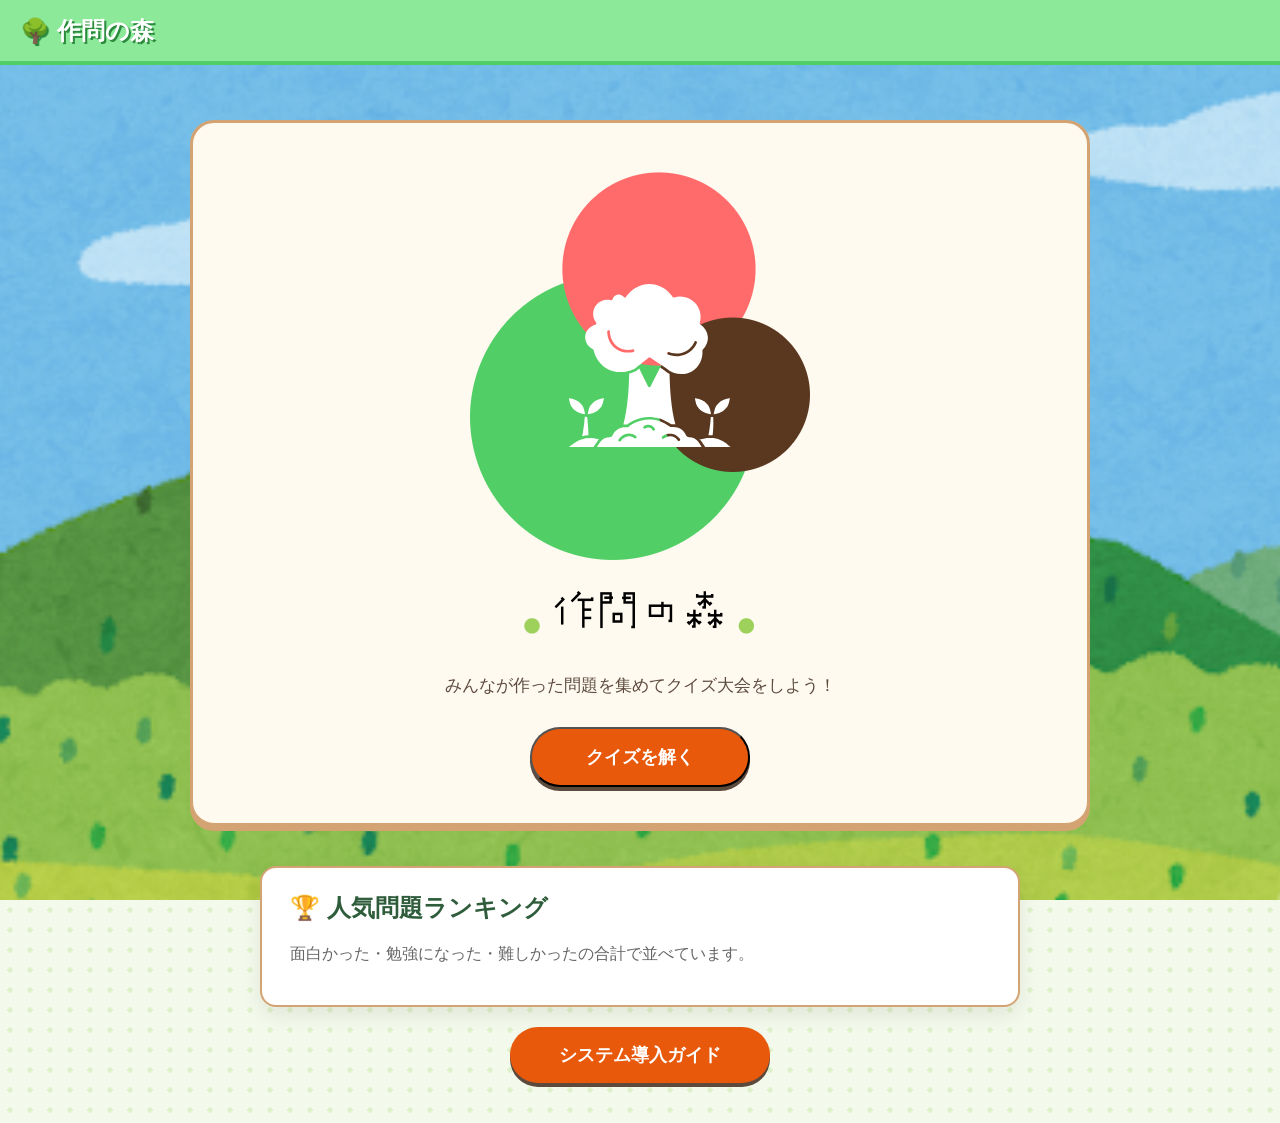
==== index.html @ ab655ff8 "効果音の注意書きを修正し、入力方法をひらがなに統一" ====
<!DOCTYPE html>
<html lang="ja">
<head>
    <meta charset="UTF-8">
    <title>作問の森 - ホーム画面</title>
    <link rel="stylesheet" href="style.css">
</head>
<body class="forest-mode">
    <img src="picture/yama.png" alt="山の背景" class="home-bg-image">
    <header class="forest-header">
        <h1>🌳 作問の森</h1>
        <div class="header-spacer"></div>
    </header>

    <div class="container home-container">
        <div class="hero-card">
            <img src="picture/logo.png" alt="作問の森ロゴ" class="site-logo">
            <p class="subtitle">みんなが作った問題を集めてクイズ大会をしよう！</p>

            <div class="menu-box">
                <button id="open-start-modal" class="btn btn-play">クイズを解く</button>
            </div>

            <div id="start-modal" class="start-modal">
                <div class="start-modal-content">
                    <button type="button" class="modal-close-btn" id="close-start-modal" aria-label="戻る">←</button>
                    <h2>🌳 クイズの準備</h2>

                    <div class="game-rule">
                        <p>🔊 効果音があります。音量に気を付けてね。</p>
                        <p>📝 こたえはひらがなで入力してね</p>
                        <p>💣 制限時間は90秒です</p>
                        <p>🎯 5こせいかいすると次の問題へ！</p>
                    </div>

                    <p>あなたの名前（班名でもOK）</p>
                    <input type="text" id="player-name" placeholder="名前を入力">

                    <h3>出題ジャンル</h3>
                    <div class="genre-list">
                        <label><input type="checkbox" value="国語">国語</label>
                        <label><input type="checkbox" value="算数">算数</label>
                        <label><input type="checkbox" value="理科">理科</label>
                        <label><input type="checkbox" value="社会">社会</label>
                        <label><input type="checkbox" value="その他">その他</label>
                    </div>

                    <button id="start-quiz-btn" class="btn btn-play">スタート</button>
                    <p class="hiragana-note">こたえはひらがなで入力してね</p>
                </div>
            </div>
        </div>

        <section class="ranking-card">
            <h2>🏆 人気問題ランキング</h2>
            <p class="ranking-description">面白かった・勉強になった・難しかったの合計で並べています。</p>
            <ol id="ranking-list" class="ranking-list"></ol>
        </section>

        <div class="guide-link-row">
            <a href="teacher.html" class="btn btn-play">システム導入ガイド</a>
        </div>
    </div>

    <script src="index.js"></script>
</body>
</html>
---- style.css ----
/* 全体の背景やフォントの設定 */
body {
    background-color: #f4faeb;
    color: #5c4a3d;
    font-family: 'Hiragino Maru Gothic ProN', 'Rounded M+ 1c', 'メイリオ', sans-serif;
    margin: 0;
    padding: 0;
}

body.forest-mode {
    background-image: radial-gradient(#e0f2cb 20%, transparent 20%);
    background-size: 20px 20px;
    position: relative;
    overflow-x: hidden;
}

body.forest-mode::before {
    content: '';
    position: fixed;
    inset: 0;
    pointer-events: none;
    z-index: 0;
    background-image: linear-gradient(180deg, rgba(255,255,255,0.15), rgba(255,255,255,0.05));
}

.home-bg-image,
.quiz-bg-image {
    position: fixed;
    pointer-events: none;
    z-index: 0;
    opacity: 0.9;
    object-fit: cover;
}

.home-bg-image {
    left: -5%;
    top: 0;
    width: 110vw;
    max-width: none;
    height: 100vh;
    object-fit: cover;
    object-position: center top;
    content: url('picture/yama.png');
    transform: translateY(0);
}

.quiz-bg-image {
    right: -5%;
    top: 0;
    width: 110vw;
    max-width: none;
    height: 100vh;
    object-fit: cover;
    object-position: center top;
    content: url('picture/mori.jpg');
    transform: translateY(0);
}

.container {
    text-align: center;
    padding: 120px 20px 40px;
    position: relative;
    z-index: 1;
}

.hero-card,
.ranking-card,
.game-board,
.result-dialog {
    position: relative;
    z-index: 1;
}

.home-container {
    max-width: 900px;
    margin: 0 auto;
}

h1 {
    font-size: 3rem;
    color: #2f5d3b;
    margin-bottom: 10px;
}

.subtitle {
    color: #5c4a3d;
    margin-bottom: 30px;
    font-size: 1.05rem;
}

.hero-card {
    background-color: #fffaf0;
    border: 3px solid #d4a373;
    border-radius: 24px;
    padding: 30px 24px 36px;
    box-shadow: 0 5px 0 #d4a373;
    margin-bottom: 24px;
}

.site-logo {
    object-fit: cover;
}

.menu-box {
    display: flex;
    justify-content: center;
    gap: 24px;
    flex-wrap: wrap;
}

.btn {
    display: inline-block;
    min-width: 220px;
    padding: 16px 20px;
    font-size: 1.1rem;
    font-weight: bold;
    text-decoration: none;
    color: #fff;
    border-radius: 999px;
    box-shadow: 0 4px 0 #5c4a3d;
    transition: transform 0.2s ease, opacity 0.2s ease;
}

.btn:hover {
    opacity: 0.9;
    transform: translateY(-2px);
}

.btn-register {
    background-color: #5abf73;
}

.btn-play {
    background-color: #e8590c;
}

.ranking-card {
    background-color: #fff;
    border: 2px solid #d4a373;
    border-radius: 20px;
    padding: 24px;
    box-shadow: 0 4px 10px rgba(92, 74, 61, 0.08);
}

.ranking-card h2 {
    margin-top: 0;
    color: #2f5d3b;
}

.ranking-description {
    color: #6b5b4d;
    margin-bottom: 16px;
}

.ranking-list {
    text-align: left;
    padding-left: 20px;
}

.guide-link-row {
    margin-top: 20px;
    display: block;
    text-align: center;
}

/* --- ここから register.html 用のデザイン --- */

/* フォーム全体を囲う白枠のボックス（css-boxmodelの知識） */
.form-box {
    background-color: white;
    max-width: 500px;
    margin: 0 auto 30px auto; /* 中央寄せ */
    padding: 30px;
    border-radius: 10px;
    box-shadow: 0 4px 6px rgba(0, 0, 0, 0.05);
    text-align: left; /* 入力欄のラベルなどは左寄せ */
}

/* 各入力項目の上下の間隔 */
.form-group {
    margin-bottom: 20px;
}

/* 入力欄の上の文字（お名前、問題文など） */
.form-group label {
    display: block;
    font-weight: bold;
    margin-bottom: 8px;
    color: #555;
}

/* 入力欄そのものの見た目 */
.form-group input {
    width: 100%;
    padding: 12px;
    font-size: 1rem;
    border: 2px solid #ddd;
    border-radius: 5px;
    box-sizing: border-box; /* 横幅いっぱいに広げても枠線がはみ出さないようにする */
}

/* 登録ボタンの幅をいっぱいにする */
#submit-btn {
    width: 100%;
    border: none;
    cursor: pointer; /* マウスを乗せると指のマークになる */
}

/* 「ホームに戻る」リンクの見た目 */
.navigation {
    margin-top: 20px;
}

.link-back {
    color: #007bff;
    text-decoration: none;
    font-weight: bold;
}

.link-back:hover {
    text-decoration: underline;
}

/* 森の世界観（背景をドット柄に） */
body.forest-mode {
    background-color: #f4faeb; /* 淡い黄緑色 */
    color: #5c4a3d; /* こげ茶色（木の色） */
    font-family: 'Hiragino Maru Gothic ProN', 'Rounded M+ 1c', 'メイリオ', sans-serif; /* 丸ゴシック体で可愛く */
    margin: 0;
    padding: 0;
    /* 可愛いドット柄の背景 */
    background-image: radial-gradient(#e0f2cb 20%, transparent 20%);
    background-size: 20px 20px;
}

/* ヘッダー（森の入り口） */
.forest-header {
    position: fixed;
    top: 0; left: 0; width: 100%; height: 65px;
    background-color: #8ce99a; /* 明るいパステルグリーン */
    border-bottom: 4px solid #51cf66; /* 少し濃い緑のフチ */
    display: flex; justify-content: space-between; align-items: center;
    padding: 0 20px; box-sizing: border-box; z-index: 1000;
}
.forest-header h1 {
    font-size: 1.5rem;
    color: #fff;
    text-shadow: 2px 2px 0 #2b8a3e; /* 白文字に緑の影でポップに */
    margin: 0;
}
.btn-home {
    text-decoration: none;
    color: #5c4a3d;
    font-weight: bold;
    background-color: #fff;
    padding: 8px 15px;
    border-radius: 20px;
    border: 2px solid #5c4a3d;
    box-shadow: 0 3px 0 #5c4a3d; /* ボタンに立体感 */
}
.btn-home:active {
    transform: translateY(3px);
    box-shadow: none; /* 押したときにへこむ動き */
}
.header-spacer { width: 100px; }


.game-board {
    max-width: 800px;
    margin: 90px auto 40px auto;
    background-color: #fffaf0;
    border: 3px solid #d4a373;
    border-radius: 20px;
    padding: 30px;
    box-shadow: 0 5px 0 #d4a373;
}

/* 上部の情報・評価ボタン */
.info-bar {
    display: flex;
    justify-content: space-between;
    align-items: center;
    margin-bottom: 20px;
    border-bottom: 2px dashed #d4a373;
    padding-bottom: 15px;
}
.creator-info { font-weight: bold; color: #5c4a3d; font-size: 1.1rem; }
.action-buttons { display: flex; gap: 10px; }
.btn-eval {
    background-color: #fff;
    border: 2px solid #ced4da;
    border-radius: 20px;
    padding: 6px 12px;
    font-weight: bold;
    cursor: pointer;
    color: #495057;
}

.btn-eval.pressed {
    background-color: #ffe8cc;
    border-color: #f08c5a;
    color: #5c3d00;
}

.btn-eval:disabled {
    opacity: 0.7;
    cursor: default;
}

/* 5人が並ぶステージ */
.bomber-stage {
    display: flex;
    justify-content: space-between;
    margin-bottom: 30px;
    background-color: #eaf8e6;
    padding: 20px;
    border-radius: 15px;
}
.player-slot {
    text-align: center;
    background-color: #fff;
    border: 2px solid #ced4da;
    border-radius: 10px;
    width: 18%;
    padding: 15px 0;
    transition: all 0.3s;
}
.animal { font-size: 3rem; margin-bottom: 10px; }
.status-box { font-weight: bold; color: #868e96; }

/* 現在のターンの人 */
.active-slot {
    border-color: #ff6b6b;
    transform: translateY(-10px);
    box-shadow: 0 5px 15px rgba(255, 107, 107, 0.4);
}
.active-slot .status-box { color: #ff6b6b; }

/* 正解した人 */
.cleared-slot {
    border-color: #51cf66;
    background-color: #d3f9d8;
}
.cleared-slot .status-box { color: #2b8a3e; }

/* 問題文とタイマー */
.question-area { text-align: center; margin-bottom: 30px; }
#question-text { font-size: 1.6rem; color: #5c4a3d; margin-bottom: 20px; }

.fuse-container {
    display: flex;
    align-items: center;
    background-color: #e9ecef;
    height: 20px;
    border-radius: 10px;
}
.fuse-bar {
    height: 100%;
    background: linear-gradient(90deg, #ff922b, #f03e3e);
    border-radius: 10px;
    transition: width 1s linear;
}
.bomb-icon { font-size: 2rem; margin-left: -10px; }

/* 入力エリア */
.input-area { text-align: center; }
#current-turn-label { font-size: 1.3rem; font-weight: bold; color: #e8590c; margin-bottom: 15px; }
#answer-input {
    width: 80%;
    padding: 15px;
    font-size: 1.3rem;
    border: 3px solid #ced4da;
    border-radius: 30px;
    text-align: center;
}

/* 結果画面のオーバーレイ */
.result-overlay {
    position: fixed; top: 0; left: 0; width: 100vw; height: 100vh;
    background: rgba(0, 0, 0, 0.5);
    display: flex; justify-content: center; align-items: center;
    z-index: 2000;
}
.result-dialog {
    background-color: #fff; padding: 40px; border-radius: 20px;
    text-align: center; border: 4px solid #51cf66;
}

.result-answer {
    margin-top: 16px;
    color: #2b8a3e;
    font-weight: bold;
    line-height: 1.5;
    white-space: pre-wrap;
    text-align: left;
}

/* --- チームステータス表示 --- */
.team-status {
    display: flex;
    justify-content: space-around;
    margin-bottom: 30px;
    background-color: #fff3e0;
    padding: 20px;
    border-radius: 15px;
    border: 2px solid #e8590c;
}

.status-item {
    text-align: center;
}

.status-item .label {
    display: block;
    font-size: 0.9rem;
    color: #666;
    margin-bottom: 8px;
}

.status-item .value {
    display: block;
    font-size: 1.8rem;
    font-weight: bold;
    color: #e8590c;
}

/* --- タイムバー --- */
.time-bar-container {
    display: flex;
    align-items: center;
    background-color: #e9ecef;
    height: 20px;
    border-radius: 10px;
    margin-bottom: 20px;
}

.time-bar {
    height: 100%;
    background: linear-gradient(90deg, #51cf66, #2b8a3e);
    border-radius: 10px;
    transition: width 1s linear;
    width: 100%;
}

/* --- フィードバック表示 --- */
.feedback {
    min-height: 30px;
    margin-top: 10px;
    font-size: 1.4rem;
    font-weight: bold;
    text-align: center;
}

.feedback.correct {
    color: #51cf66;
    animation: popIn 0.4s ease-out;
}

.feedback.wrong {
    color: #ff6b6b;
    animation: shake 0.3s ease-in-out;
}

@keyframes popIn {
    0% {
        opacity: 0;
        transform: scale(0.5);
    }
    100% {
        opacity: 1;
        transform: scale(1);
    }
}

@keyframes shake {
    0%, 100% { transform: translateX(0); }
    25% { transform: translateX(-8px); }
    75% { transform: translateX(8px); }
}

/* --- 答えボード（黒板風） --- */
.answer-board {
    display: flex;
    gap: 16px;
    justify-content: center;
    margin: 36px 0;
    flex-wrap: wrap;
    /* 回答部分は画像の木目を使用 */
    background-color: #5a371f;
    background-image: url('picture/kokuban.png');
    background-size: cover;
    background-position: center;
    background-repeat: no-repeat;
    padding: 26px;
    border-radius: 14px;
    border: 5px solid #5a371f; /* 木枠風 */
    box-shadow: inset 0 6px 18px rgba(0,0,0,0.45), 0 6px 14px rgba(0,0,0,0.35);
    color: #fbf7ee;
}

.answer-slot {
    width: 140px;
    height: 140px;
    display: flex;
    align-items: center;
    justify-content: center;
    background-color: #fff;
    border: 3px solid #ced4da;
    border-radius: 15px;
    position: relative;
    cursor: default;
    transition: all 0.3s ease;
    font-weight: bold;
    font-size: 1.2rem;
}

.answer-slot .slot-icon {
    font-size: 3rem;
    position: absolute;
    transition: opacity 0.4s ease;
}

.answer-slot .slot-answer {
    font-size: 1.8rem;
    color: #5c4a3d;
    opacity: 0;
    text-align: center;
    transition: opacity 0.4s ease;
}

.answer-slot.opened {
    background-color: #fff3e0;
    border-color: #ff9f1c;
    box-shadow: 0 5px 15px rgba(255, 159, 28, 0.3);
    animation: flipOpen 0.5s ease;
}

.answer-slot.opened .slot-icon {
    opacity: 0;
}

.answer-slot.opened .slot-answer {
    opacity: 1;
}

@keyframes flipOpen {
    0% {
        transform: scale(0.8) rotateX(90deg);
        opacity: 0.5;
    }
    100% {
        transform: scale(1) rotateX(0);
        opacity: 1;
    }
}

/* --- 評価パネル --- */
.rating-panel {
    margin: 20px 0 24px;
    padding: 16px;
    border: 2px dashed #7f5539;
    border-radius: 12px;
    background-color: #fdf3e7;
}

.rating-panel h3 {
    margin: 0 0 8px;
    color: #5c3d00;
}

.rating-panel p {
    margin: 0 0 12px;
    color: #6c4a22;
}

.rating-buttons {
    display: flex;
    justify-content: center;
    gap: 10px;
    flex-wrap: wrap;
}

.rating-btn {
    border: 2px solid #d0a36f;
    background-color: #fff;
    color: #5c3d00;
    border-radius: 999px;
    padding: 10px 14px;
    font-weight: bold;
    cursor: pointer;
}

.rating-btn:hover {
    background-color: #fff4e6;
}

.rating-btn:disabled {
    background-color: #ffe0b3;
    border-color: #b97b2f;
    cursor: default;
}

/* --- ランキング --- */
.ranking-card {
    margin: 40px auto 0;
    max-width: 700px;
    background-color: #fff;
    border-radius: 16px;
    padding: 24px 28px;
    box-shadow: 0 8px 20px rgba(0,0,0,0.08);
    text-align: left;
}

.ranking-description {
    color: #666;
    margin-bottom: 16px;
}

.ranking-list {
    padding-left: 20px;
}

.ranking-item {
    margin-bottom: 12px;
    padding: 10px 12px;
    border-radius: 10px;
    background-color: #f7f8f2;
}

.ranking-item strong {
    color: #2f4f2f;
}
.guide-card {
    background: #ffffff;
    padding: 24px;
    margin: 20px 0;
    border-radius: 16px;
    box-shadow: 0 2px 8px rgba(0,0,0,0.1);
    text-align: left;
}

.guide-card h2 {
    color: #2e6b3d;
    margin-bottom: 12px;
}

.guide-card pre {
    background: #f4f4f4;
    padding: 12px;
    border-radius: 8px;
    overflow-x: auto;
}

.guide-card ul,
.guide-card ol {
    margin-left: 24px;
}
.guide-image {
    width: 100%;
    max-width: 800px;
    display: block;
    margin: 16px auto;
    border-radius: 12px;
    border: 2px solid #d5d5d5;
}

.code-box {
    position: relative;
}

.copy-btn {
    position: absolute;
    top: 10px;
    right: 10px;

    border: none;
    padding: 8px 12px;
    border-radius: 8px;

    cursor: pointer;

    background: #4caf50;
    color: white;
}

.copy-btn:hover {
    background: #3d9140;
}

.code-box pre {
    background: #f4f4f4;
    padding: 20px;
    border-radius: 12px;
    overflow-x: auto;
}
.start-modal {

    display: none;

    position: fixed;

    top: 0;
    left: 0;

    width: 100%;
    height: 100%;

    background: rgba(0,0,0,0.5);

    z-index: 9999;

    justify-content: center;
    align-items: center;
}

.start-modal-content {
    position: relative;
    background: white;
    padding: 30px;
    border-radius: 20px;
    max-width: 500px;
    width: 90%;
    text-align: center;
}

.modal-close-btn {
    position: absolute;
    top: 14px;
    left: 14px;
    width: 40px;
    height: 40px;
    border: none;
    border-radius: 50%;
    background: #f1f3f5;
    color: #5c4a3d;
    font-size: 1.1rem;
    font-weight: bold;
    cursor: pointer;
    box-shadow: 0 2px 6px rgba(0, 0, 0, 0.12);
    z-index: 2;
}

.genre-list {

    display: grid;

    grid-template-columns:
        repeat(2, 1fr);

    gap: 10px;

    margin: 20px 0;
}
.fairy-message {

    margin: 20px 0;

    padding: 15px;

    border-radius: 12px;

    background: #f1fff0;

    color: #2e7d32;

    font-weight: bold;

    font-size: 1.1rem;
}
.time-bar-container {

    position: relative;

    width: 100%;

    height: 24px;

    background: #ddd;

    border-radius: 20px;
}

.time-bar {

    height: 100%;

    background: #4caf50;

    border-radius: 20px;
}

.bomb-image {

    position: absolute;

    top: -28px;

    left: calc(100% - 40px);

    width: 80px;

    height: 80px;

    transition: left 1s linear;

    z-index: 10;
}
@keyframes bombShake {

    0% {
        transform: rotate(-8deg);
    }

    50% {
        transform: rotate(8deg);
    }

    100% {
        transform: rotate(-8deg);
    }

}
.bomb-explosion {

    width: 240px !important;

    height: 240px !important;

    top: -110px !important;
}
.hiragana-note {

    margin-top: 10px;

    padding: 10px;

    background: #fff8dc;

    border: 2px solid #f0c040;

    border-radius: 10px;

    color: #8b5a00;

    font-weight: bold;

    text-align: center;

}
#answer-note {

    margin-top: 10px;

    padding: 8px;

    background: #e8f5e9;

    border-radius: 10px;

    color: #2e7d32;

    font-weight: bold;

    text-align: center;

}
.game-rule {

    margin: 15px 0;

    padding: 12px;

    background: #f5fff5;

    border: 2px solid #8bc34a;

    border-radius: 10px;

    text-align: left;

    font-size: 0.95rem;
}
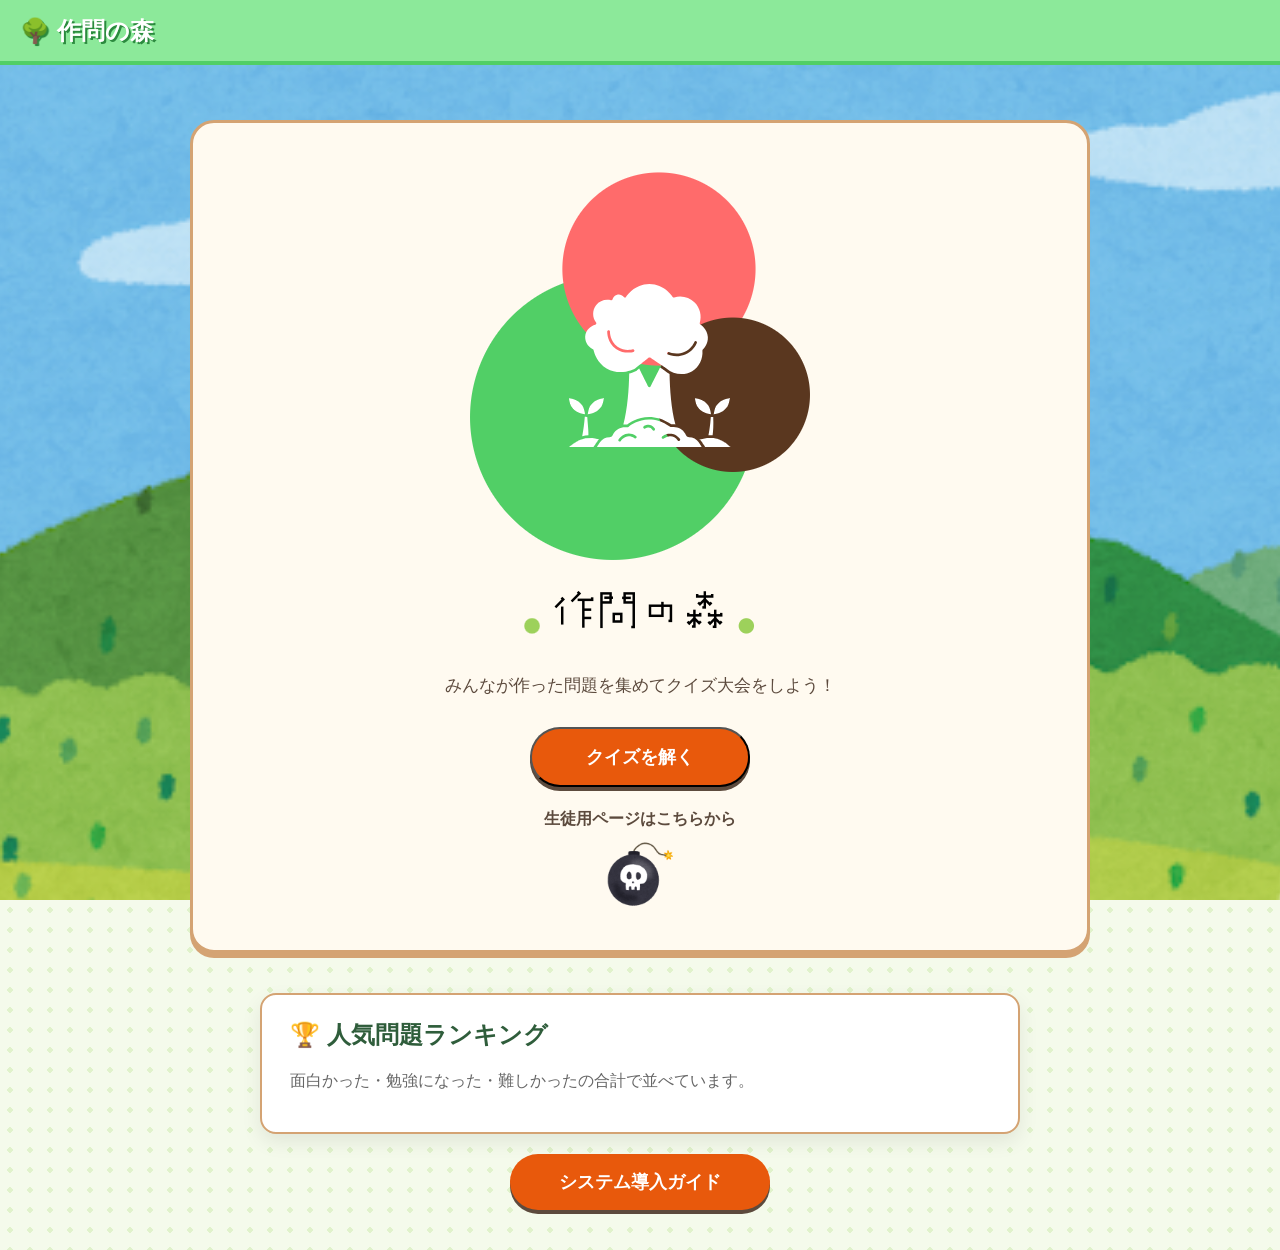
==== commit 16266989: "修正" ====
--- a/index.html
+++ b/index.html
@@ -20,6 +20,12 @@
             <div class="menu-box">
                 <button id="open-start-modal" class="btn btn-play">クイズを解く</button>
             </div>
+            <div class="student-page-link">
+                <p>生徒用ページはこちらから</p>
+                <a href="student.html" aria-label="生徒用ページへ移動">
+                    <img src="picture/bakudan.png" alt="生徒用ページへ">
+                </a>
+            </div>
 
             <div id="start-modal" class="start-modal">
                 <div class="start-modal-content">
@@ -32,9 +38,6 @@
                         <p>💣 制限時間は90秒です</p>
                         <p>🎯 5こせいかいすると次の問題へ！</p>
                     </div>
-
-                    <p>あなたの名前（班名でもOK）</p>
-                    <input type="text" id="player-name" placeholder="名前を入力">
 
                     <h3>出題ジャンル</h3>
                     <div class="genre-list">
--- a/style.css
+++ b/style.css
@@ -108,6 +108,31 @@
     flex-wrap: wrap;
 }
 
+.student-page-link {
+    margin-top: 22px;
+}
+
+.student-page-link p {
+    margin: 0 0 8px;
+    font-weight: bold;
+}
+
+.student-page-link a {
+    display: inline-block;
+}
+
+.student-page-link img {
+    width: 72px;
+    height: 72px;
+    object-fit: contain;
+    transition: transform 0.2s ease;
+}
+
+.student-page-link a:hover img,
+.student-page-link a:focus-visible img {
+    transform: scale(1.1);
+}
+
 .btn {
     display: inline-block;
     min-width: 220px;
@@ -346,6 +371,12 @@
 /* 問題文とタイマー */
 .question-area { text-align: center; margin-bottom: 30px; }
 #question-text { font-size: 1.6rem; color: #5c4a3d; margin-bottom: 20px; }
+.answer-instructions {
+    margin: 12px 0 20px;
+    color: #2e7d32;
+    font-weight: bold;
+    line-height: 1.6;
+}
 
 .fuse-container {
     display: flex;
@@ -362,17 +393,8 @@
 }
 .bomb-icon { font-size: 2rem; margin-left: -10px; }
 
-/* 入力エリア */
-.input-area { text-align: center; }
-#current-turn-label { font-size: 1.3rem; font-weight: bold; color: #e8590c; margin-bottom: 15px; }
-#answer-input {
-    width: 80%;
-    padding: 15px;
-    font-size: 1.3rem;
-    border: 3px solid #ced4da;
-    border-radius: 30px;
-    text-align: center;
-}
+/* 回答結果の表示 */
+.feedback-area { text-align: center; }
 
 /* 結果画面のオーバーレイ */
 .result-overlay {
@@ -751,22 +773,6 @@
 
     margin: 20px 0;
 }
-.fairy-message {
-
-    margin: 20px 0;
-
-    padding: 15px;
-
-    border-radius: 12px;
-
-    background: #f1fff0;
-
-    color: #2e7d32;
-
-    font-weight: bold;
-
-    font-size: 1.1rem;
-}
 .time-bar-container {
 
     position: relative;
@@ -847,36 +853,37 @@
     text-align: center;
 
 }
-#answer-note {
-
-    margin-top: 10px;
-
-    padding: 8px;
-
-    background: #e8f5e9;
+.game-rule {
+
+    margin: 15px 0;
+
+    padding: 12px;
+
+    background: #f5fff5;
+
+    border: 2px solid #8bc34a;
 
     border-radius: 10px;
 
-    color: #2e7d32;
-
-    font-weight: bold;
-
-    text-align: center;
-
-}
-.game-rule {
-
-    margin: 15px 0;
-
-    padding: 12px;
-
+    text-align: left;
+
+    font-size: 0.95rem;
+}
+#wrong-answer-area {
+    height: 50px;
+    font-size: 24px;
+    text-align: center;
+    color: #666;
+    font-weight: bold;
+}
+
+#wrong-answer-area {
+    min-height: 60px;
+    font-size: 40px;
+    font-weight: bold;
+    text-align: center;
+    color: red;
     background: #f5fff5;
-
-    border: 2px solid #8bc34a;
-
-    border-radius: 10px;
-
-    text-align: left;
-
-    font-size: 0.95rem;
+    border: 3px solid #8bc34a;
+    margin: 10px 0;
 }
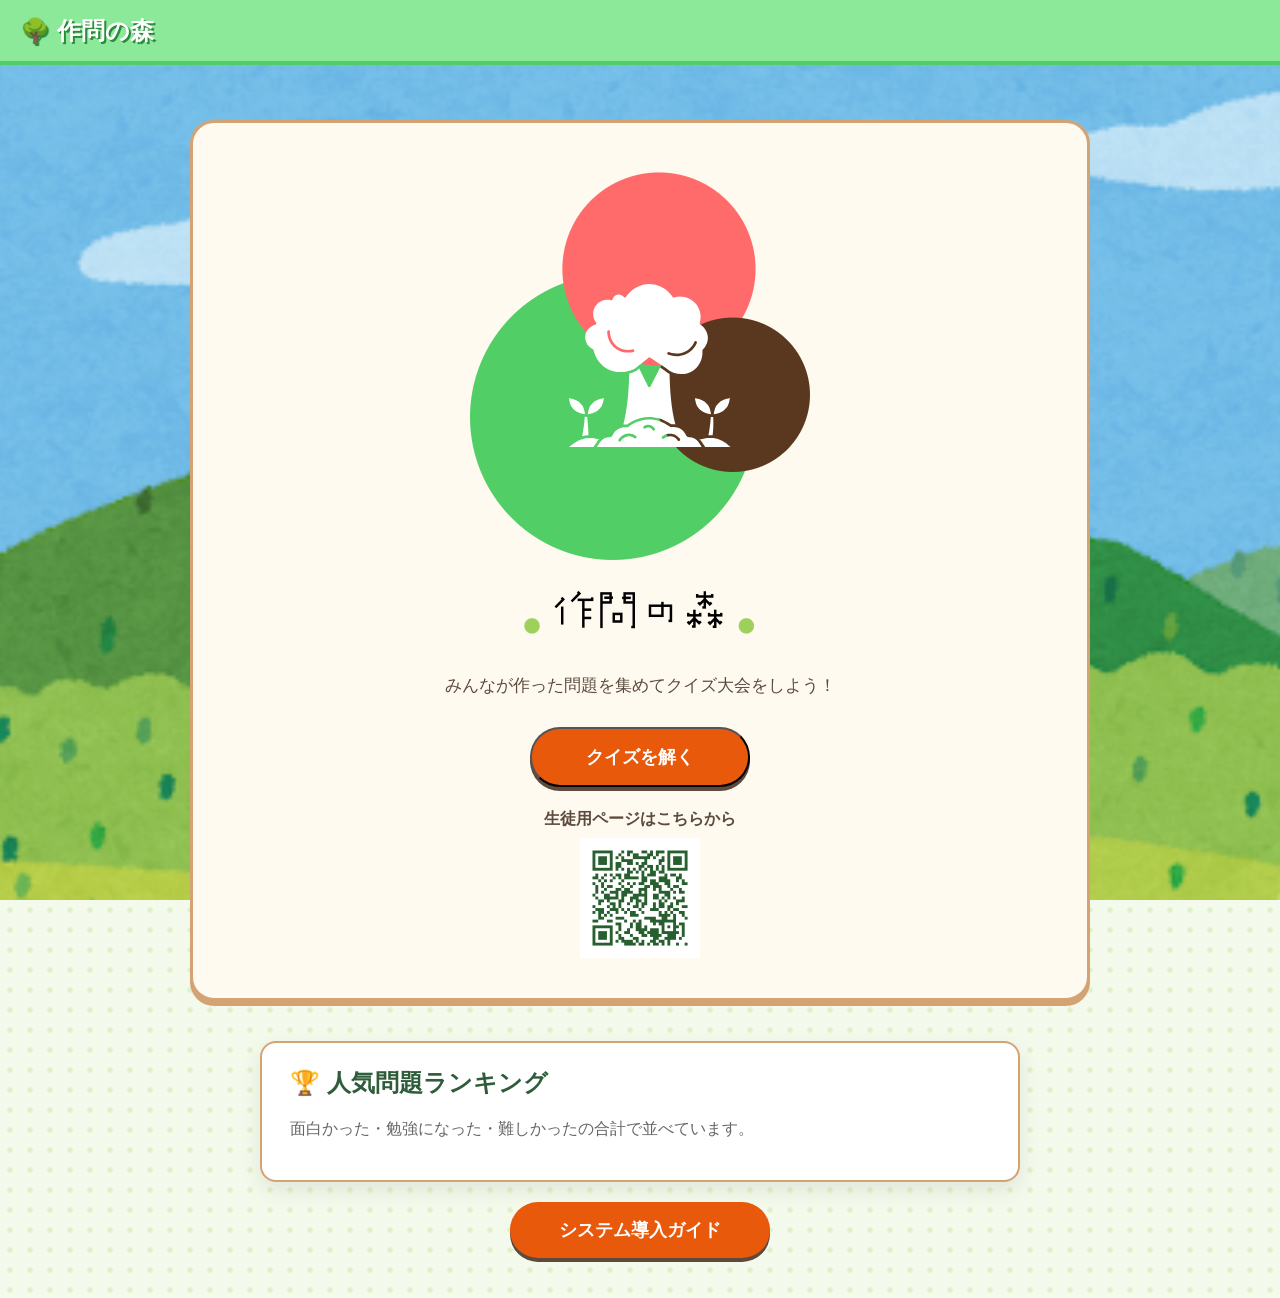
==== commit 7522e87a: "生徒用（回答用）への画像差し替え" ====
--- a/index.html
+++ b/index.html
@@ -23,7 +23,7 @@
             <div class="student-page-link">
                 <p>生徒用ページはこちらから</p>
                 <a href="student.html" aria-label="生徒用ページへ移動">
-                    <img src="picture/bakudan.png" alt="生徒用ページへ">
+                    <img src="picture/student.png" alt="生徒用ページへ">
                 </a>
             </div>
 
--- a/style.css
+++ b/style.css
@@ -122,8 +122,8 @@
 }
 
 .student-page-link img {
-    width: 72px;
-    height: 72px;
+    width: 120px;
+    height: 120px;
     object-fit: contain;
     transition: transform 0.2s ease;
 }
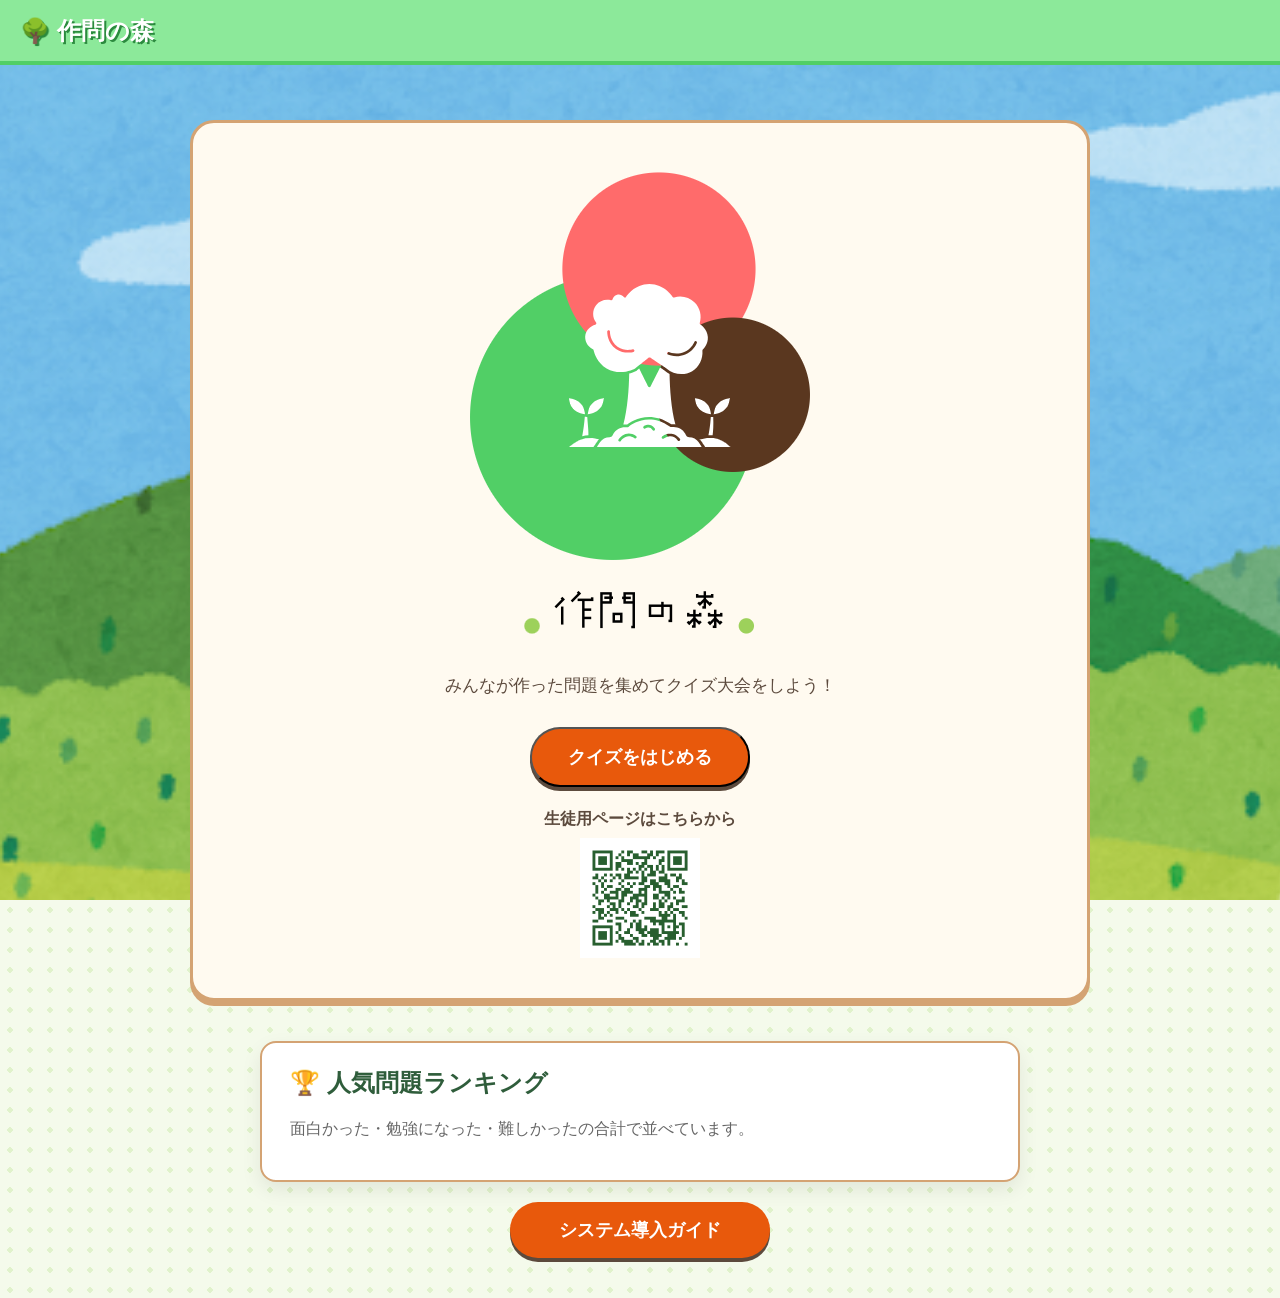
==== commit bf3105c7: "正解したでしょう・チャレンジしたでしょう追加" ====
--- a/index.html
+++ b/index.html
@@ -18,7 +18,7 @@
             <p class="subtitle">みんなが作った問題を集めてクイズ大会をしよう！</p>
 
             <div class="menu-box">
-                <button id="open-start-modal" class="btn btn-play">クイズを解く</button>
+                <button id="open-start-modal" class="btn btn-play">クイズをはじめる</button>
             </div>
             <div class="student-page-link">
                 <p>生徒用ページはこちらから</p>
--- a/style.css
+++ b/style.css
@@ -406,6 +406,7 @@
 .result-dialog {
     background-color: #fff; padding: 40px; border-radius: 20px;
     text-align: center; border: 4px solid #51cf66;
+    max-height: 90vh; overflow-y: auto;
 }
 
 .result-answer {
@@ -415,6 +416,32 @@
     line-height: 1.5;
     white-space: pre-wrap;
     text-align: left;
+}
+
+.awards-screen {
+    margin: 20px 0;
+}
+
+.awards-screen h2 {
+    color: #2f5d3b;
+}
+
+.award-card {
+    margin: 14px 0;
+    padding: 14px;
+    border: 2px solid #d4a373;
+    border-radius: 12px;
+    background: #fff8e8;
+}
+
+.award-card h3,
+.award-card p {
+    margin: 6px 0;
+}
+
+.award-note {
+    color: #6b5b4d;
+    font-size: 0.95rem;
 }
 
 /* --- チームステータス表示 --- */
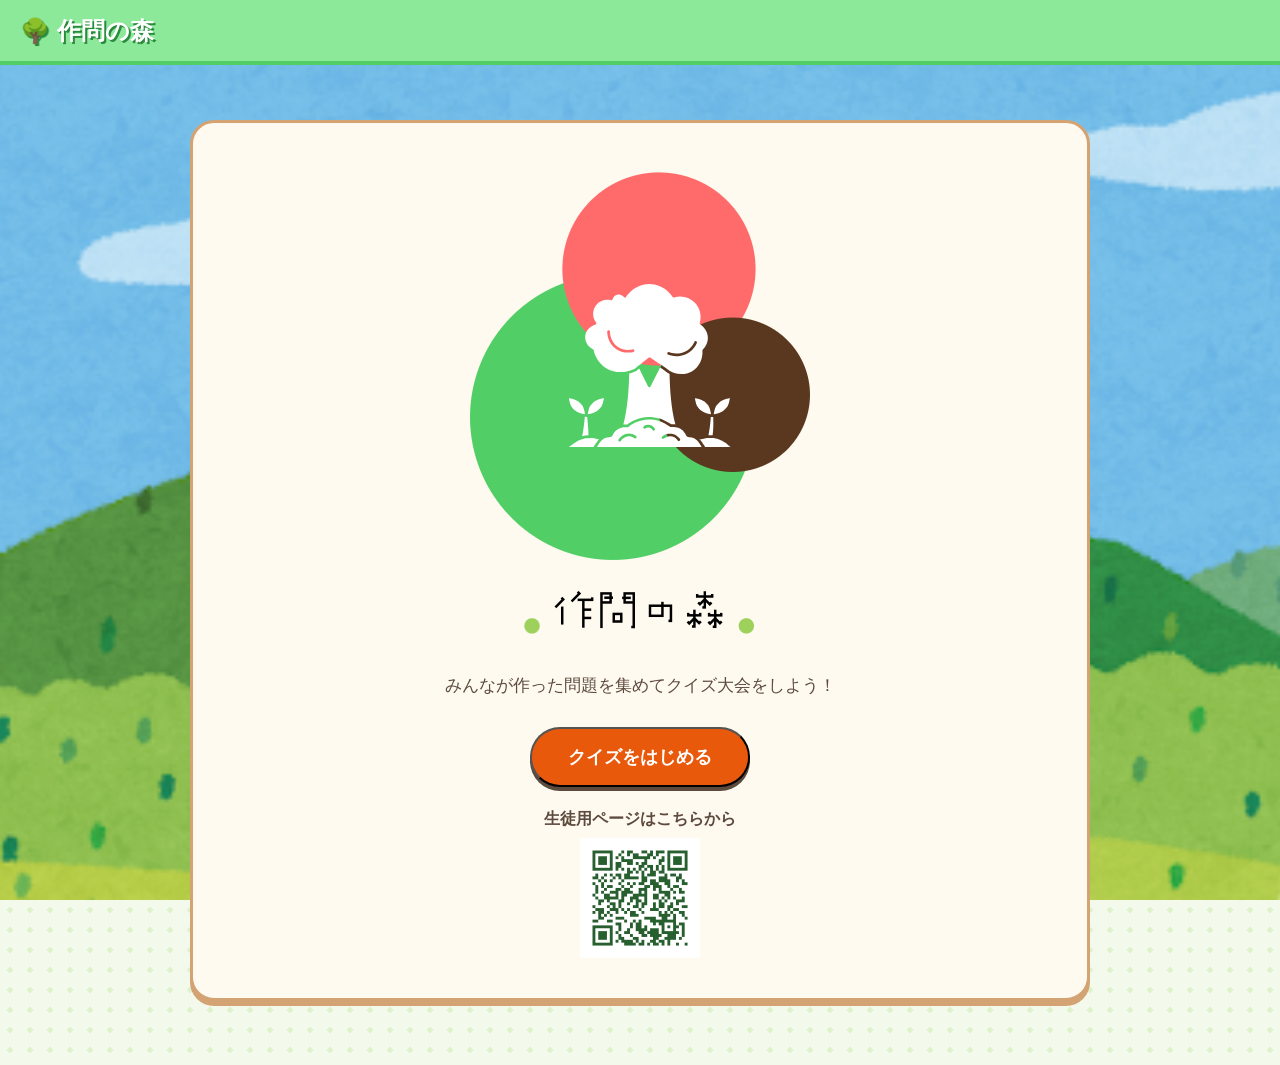
==== commit 73475bb4: "修正" ====
--- a/index.html
+++ b/index.html
@@ -54,15 +54,9 @@
             </div>
         </div>
 
-        <section class="ranking-card">
-            <h2>🏆 人気問題ランキング</h2>
-            <p class="ranking-description">面白かった・勉強になった・難しかったの合計で並べています。</p>
-            <ol id="ranking-list" class="ranking-list"></ol>
-        </section>
-
-        <div class="guide-link-row">
+        <!-- <div class="guide-link-row">
             <a href="teacher.html" class="btn btn-play">システム導入ガイド</a>
-        </div>
+        </div> -->
     </div>
 
     <script src="index.js"></script>
--- a/style.css
+++ b/style.css
@@ -64,7 +64,6 @@
 }
 
 .hero-card,
-.ranking-card,
 .game-board,
 .result-dialog {
     position: relative;
@@ -157,29 +156,6 @@
 
 .btn-play {
     background-color: #e8590c;
-}
-
-.ranking-card {
-    background-color: #fff;
-    border: 2px solid #d4a373;
-    border-radius: 20px;
-    padding: 24px;
-    box-shadow: 0 4px 10px rgba(92, 74, 61, 0.08);
-}
-
-.ranking-card h2 {
-    margin-top: 0;
-    color: #2f5d3b;
-}
-
-.ranking-description {
-    color: #6b5b4d;
-    margin-bottom: 16px;
-}
-
-.ranking-list {
-    text-align: left;
-    padding-left: 20px;
 }
 
 .guide-link-row {
@@ -508,6 +484,10 @@
 .feedback.wrong {
     color: #ff6b6b;
     animation: shake 0.3s ease-in-out;
+}
+
+.feedback.duplicate {
+    color: #6c757d;
 }
 
 @keyframes popIn {
@@ -649,36 +629,6 @@
     cursor: default;
 }
 
-/* --- ランキング --- */
-.ranking-card {
-    margin: 40px auto 0;
-    max-width: 700px;
-    background-color: #fff;
-    border-radius: 16px;
-    padding: 24px 28px;
-    box-shadow: 0 8px 20px rgba(0,0,0,0.08);
-    text-align: left;
-}
-
-.ranking-description {
-    color: #666;
-    margin-bottom: 16px;
-}
-
-.ranking-list {
-    padding-left: 20px;
-}
-
-.ranking-item {
-    margin-bottom: 12px;
-    padding: 10px 12px;
-    border-radius: 10px;
-    background-color: #f7f8f2;
-}
-
-.ranking-item strong {
-    color: #2f4f2f;
-}
 .guide-card {
     background: #ffffff;
     padding: 24px;
@@ -897,20 +847,18 @@
     font-size: 0.95rem;
 }
 #wrong-answer-area {
-    height: 50px;
-    font-size: 24px;
+    min-height: 60px;
+    display: flex;
+    align-items: center;
+    justify-content: center;
+    padding: 8px 16px;
+    box-sizing: border-box;
+    font-size: 40px;
     text-align: center;
-    color: #666;
-    font-weight: bold;
-}
-
-#wrong-answer-area {
-    min-height: 60px;
-    font-size: 40px;
-    font-weight: bold;
-    text-align: center;
-    color: red;
+    color: #2e7d32;
     background: #f5fff5;
     border: 3px solid #8bc34a;
+    border-radius: 10px;
     margin: 10px 0;
+    font-weight: bold;
 }
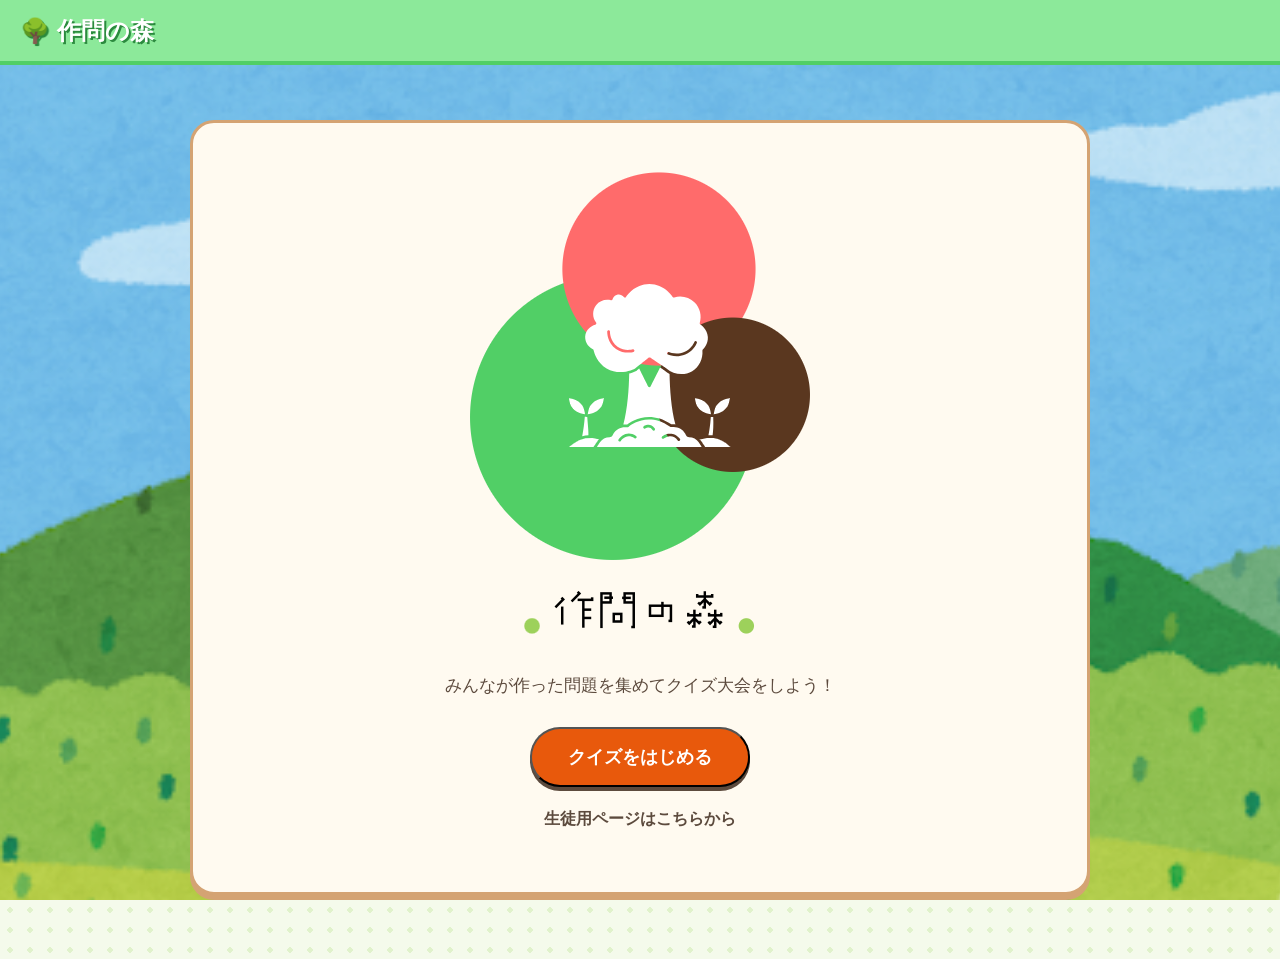
==== commit 05b44e76: "いくつかコメントアウト" ====
--- a/index.html
+++ b/index.html
@@ -23,7 +23,7 @@
             <div class="student-page-link">
                 <p>生徒用ページはこちらから</p>
                 <a href="student.html" aria-label="生徒用ページへ移動">
-                    <img src="picture/student.png" alt="生徒用ページへ">
+                    <!-- <img src="picture/student.png" alt="生徒用ページへ"> -->
                 </a>
             </div>
 
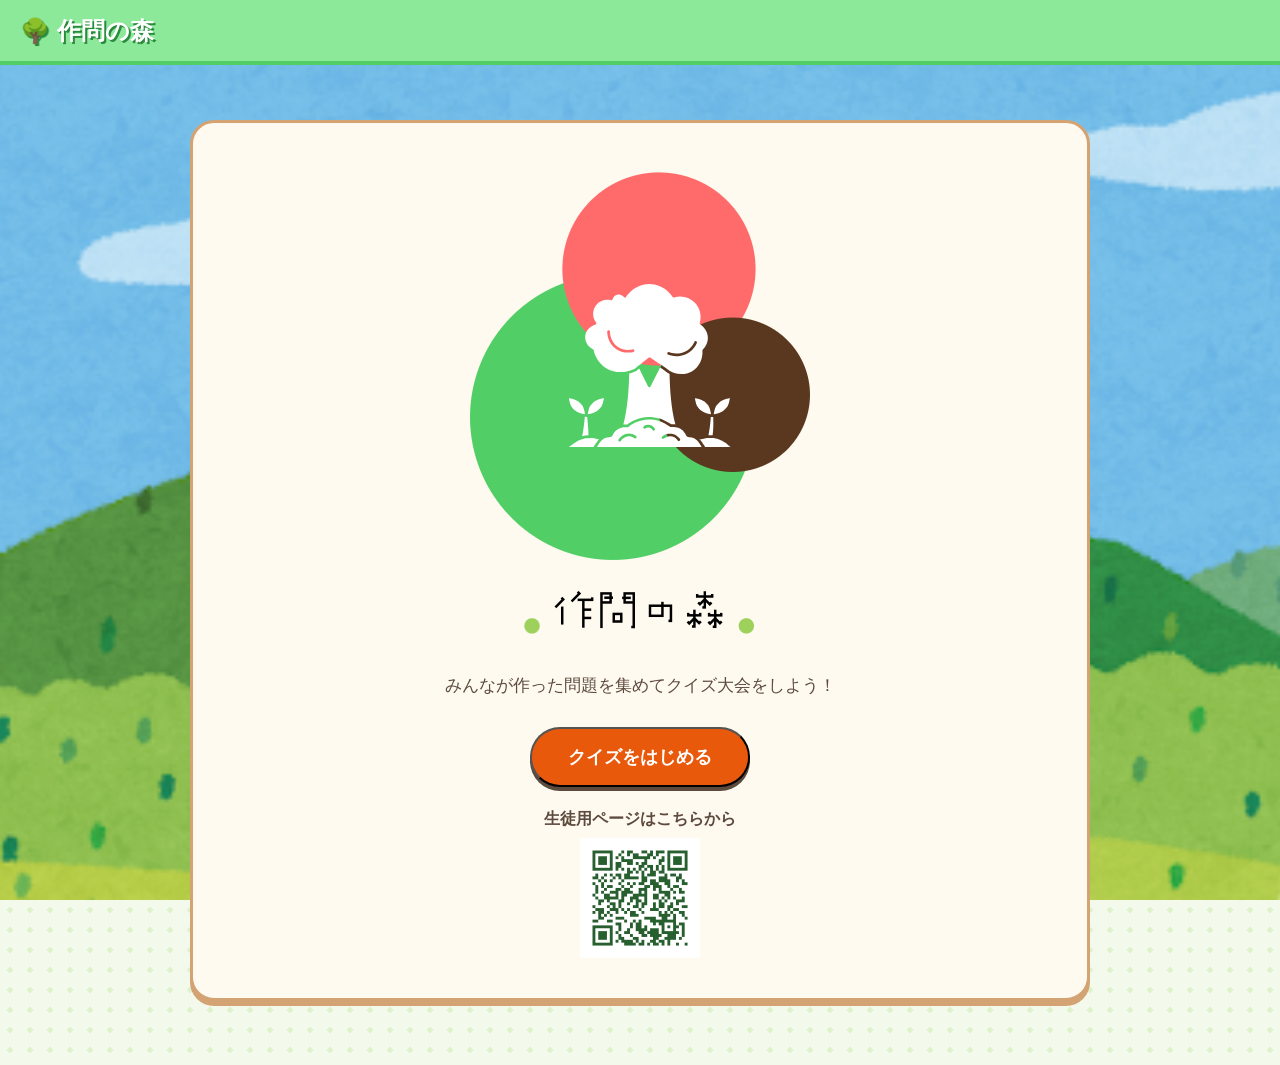
==== commit 8f2688d2: "コメントアウト" ====
--- a/index.html
+++ b/index.html
@@ -22,8 +22,8 @@
             </div>
             <div class="student-page-link">
                 <p>生徒用ページはこちらから</p>
-                <a href="student.html" aria-label="生徒用ページへ移動">
-                    <!-- <img src="picture/student.png" alt="生徒用ページへ"> -->
+                <!-- <a href="student.html" aria-label="生徒用ページへ移動"> -->
+                    <img src="picture/student.png" alt="生徒用ページへ">
                 </a>
             </div>
 
